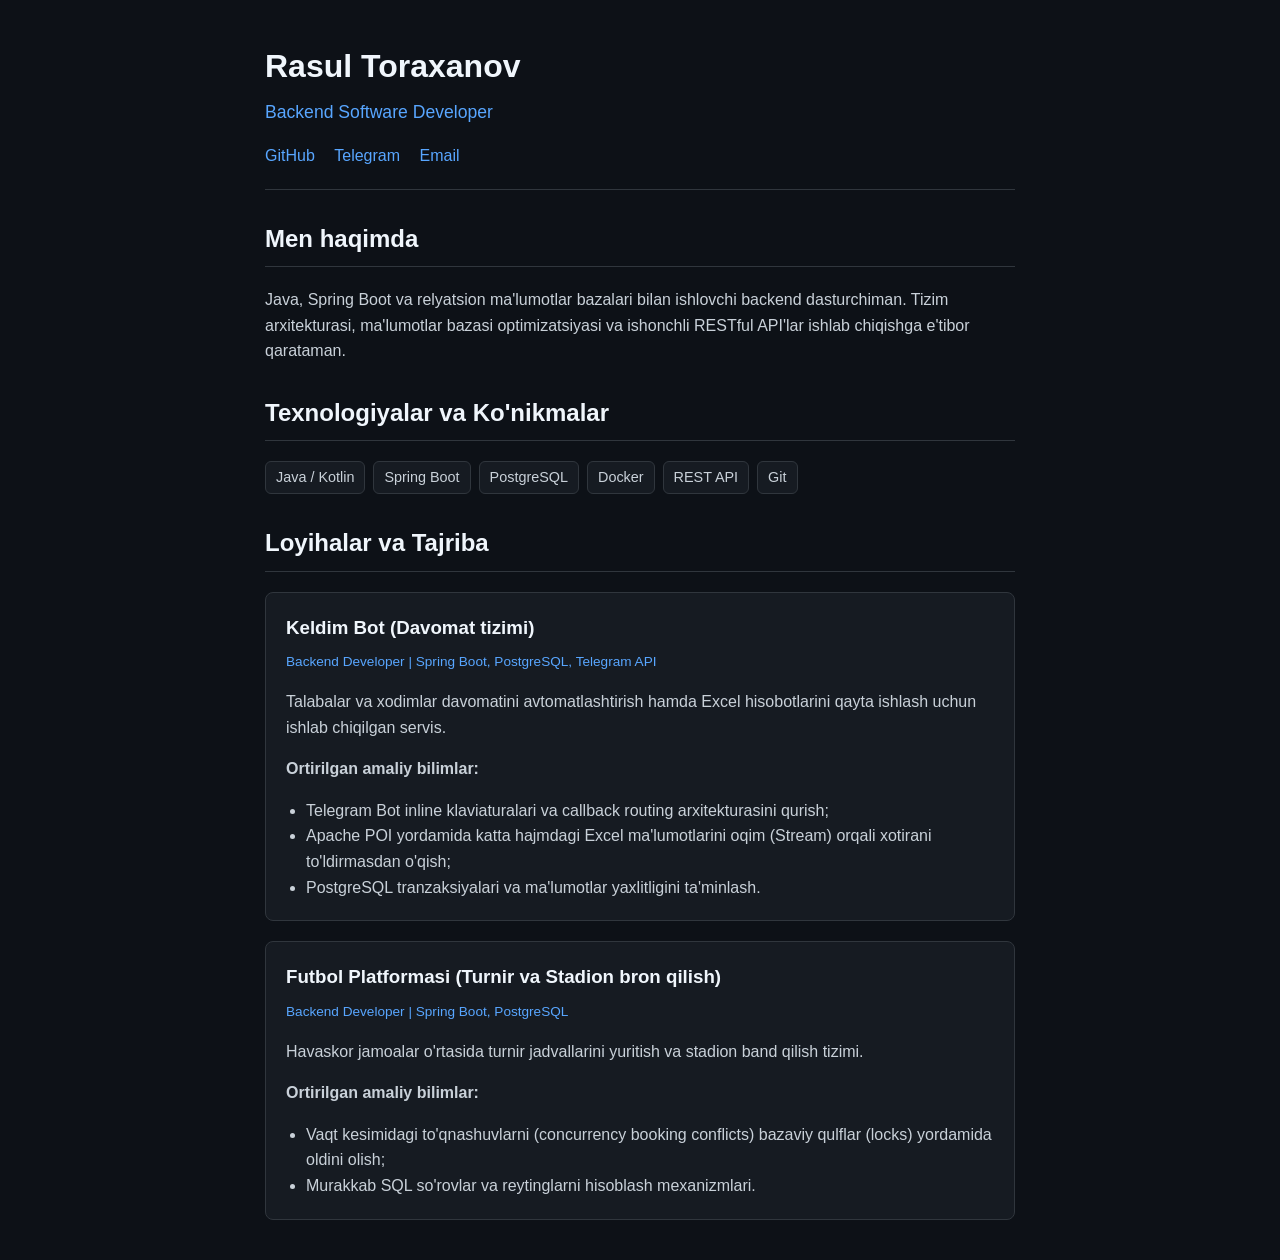
==== index.html @ 2b99b193 "Add files via upload" ====
<!DOCTYPE html>
<html lang="uz">
<head>
  <meta charset="UTF-8">
  <meta name="viewport" content="width=device-width, initial-scale=1.0">
  <title>Rasul Toraxanov | Backend Developer</title>
  <link rel="stylesheet" href="style.css">
</head>
<body>
  <div class="container">
    <header>
      <h1>Rasul Toraxanov</h1>
      <p class="subtitle">Backend Software Developer</p>
      <div class="links">
        <a href="https://github.com/<username>" target="_blank">GitHub</a>
        <a href="https://t.me/<username>" target="_blank">Telegram</a>
        <a href="mailto:your-email@example.com">Email</a>
      </div>
    </header>

    <section id="about">
      <h2>Men haqimda</h2>
      <p>Java, Spring Boot va relyatsion ma'lumotlar bazalari bilan ishlovchi backend dasturchiman. Tizim arxitekturasi, ma'lumotlar bazasi optimizatsiyasi va ishonchli RESTful API'lar ishlab chiqishga e'tibor qarataman.</p>
    </section>

    <section id="skills">
      <h2>Texnologiyalar va Ko'nikmalar</h2>
      <ul class="tags">
        <li>Java / Kotlin</li>
        <li>Spring Boot</li>
        <li>PostgreSQL</li>
        <li>Docker</li>
        <li>REST API</li>
        <li>Git</li>
      </ul>
    </section>

    <section id="projects">
      <h2>Loyihalar va Tajriba</h2>
      
      <div class="card">
        <h3>Keldim Bot (Davomat tizimi)</h3>
        <p class="role">Backend Developer | Spring Boot, PostgreSQL, Telegram API</p>
        <p>Talabalar va xodimlar davomatini avtomatlashtirish hamda Excel hisobotlarini qayta ishlash uchun ishlab chiqilgan servis.</p>
        <div class="learnings">
          <strong>Ortirilgan amaliy bilimlar:</strong>
          <ul>
            <li>Telegram Bot inline klaviaturalari va callback routing arxitekturasini qurish;</li>
            <li>Apache POI yordamida katta hajmdagi Excel ma'lumotlarini oqim (Stream) orqali xotirani to'ldirmasdan o'qish;</li>
            <li>PostgreSQL tranzaksiyalari va ma'lumotlar yaxlitligini ta'minlash.</li>
          </ul>
        </div>
      </div>

      <div class="card">
        <h3>Futbol Platformasi (Turnir va Stadion bron qilish)</h3>
        <p class="role">Backend Developer | Spring Boot, PostgreSQL</p>
        <p>Havaskor jamoalar o'rtasida turnir jadvallarini yuritish va stadion band qilish tizimi.</p>
        <div class="learnings">
          <strong>Ortirilgan amaliy bilimlar:</strong>
          <ul>
            <li>Vaqt kesimidagi to'qnashuvlarni (concurrency booking conflicts) bazaviy qulflar (locks) yordamida oldini olish;</li>
            <li>Murakkab SQL so'rovlar va reytinglarni hisoblash mexanizmlari.</li>
          </ul>
        </div>
      </div>
    </section>
  </div>
</body>
</html>
---- style.css ----
:root {
  --bg: #0d1117;
  --card-bg: #161b22;
  --text: #c9d1d9;
  --heading: #f0f6fc;
  --accent: #58a6ff;
  --border: #30363d;
}

body {
  font-family: -apple-system, BlinkMacSystemFont, "Segoe UI", Roboto, sans-serif;
  background-color: var(--bg);
  color: var(--text);
  line-height: 1.6;
  margin: 0;
  padding: 20px;
}

.container {
  max-width: 750px;
  margin: 0 auto;
}

header {
  border-bottom: 1px solid var(--border);
  padding-bottom: 20px;
  margin-bottom: 30px;
}

h1 {
  color: var(--heading);
  margin-bottom: 5px;
}

.subtitle {
  color: var(--accent);
  font-size: 1.1rem;
  margin-top: 0;
}

.links a {
  color: var(--accent);
  text-decoration: none;
  margin-right: 15px;
  font-weight: 500;
}

.links a:hover {
  text-decoration: underline;
}

h2 {
  color: var(--heading);
  border-bottom: 1px solid var(--border);
  padding-bottom: 8px;
  margin-top: 30px;
}

.tags {
  list-style: none;
  padding: 0;
  display: flex;
  flex-wrap: wrap;
  gap: 8px;
}

.tags li {
  background: var(--card-bg);
  border: 1px solid var(--border);
  padding: 4px 10px;
  border-radius: 6px;
  font-size: 0.9rem;
}

.card {
  background: var(--card-bg);
  border: 1px solid var(--border);
  border-radius: 8px;
  padding: 20px;
  margin-bottom: 20px;
}

.card h3 {
  margin-top: 0;
  color: var(--heading);
}

.role {
  color: var(--accent);
  font-size: 0.85rem;
  margin-top: -10px;
  margin-bottom: 15px;
}

.learnings ul {
  padding-left: 20px;
  margin-bottom: 0;
}
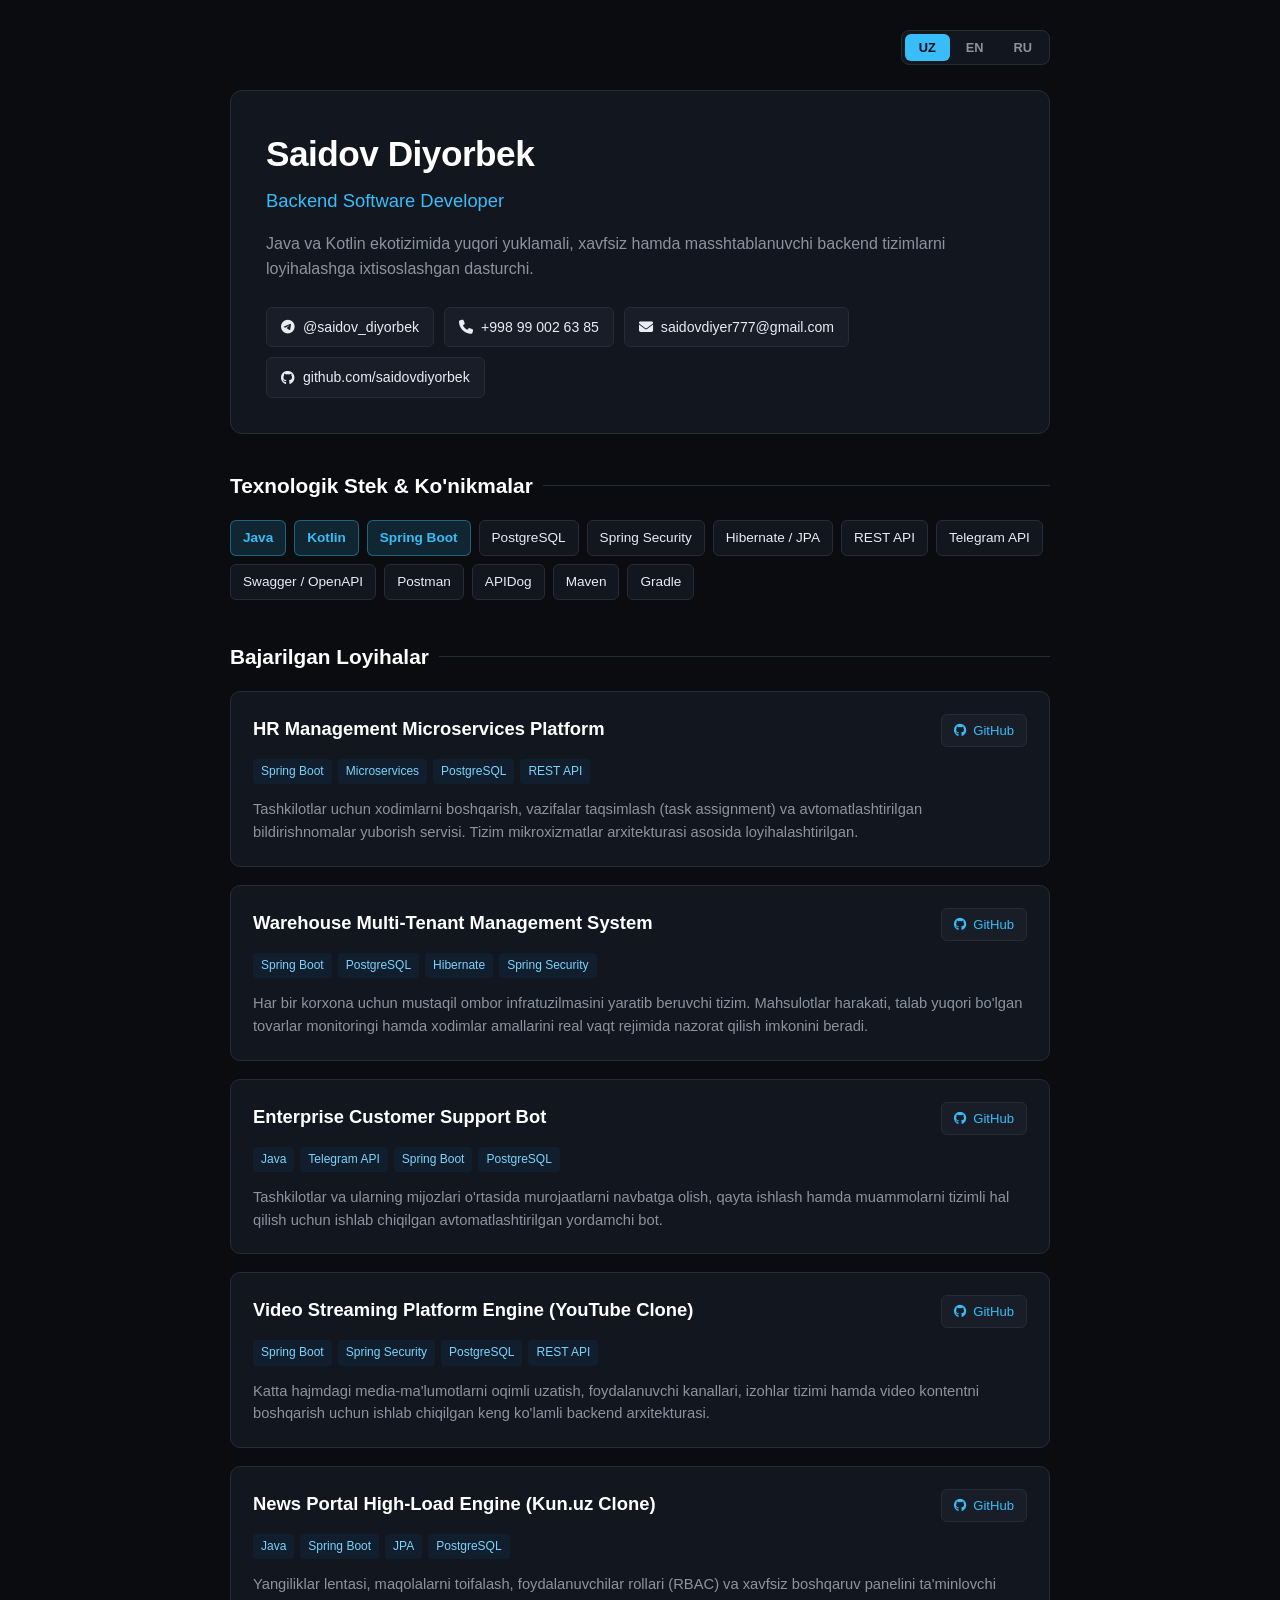
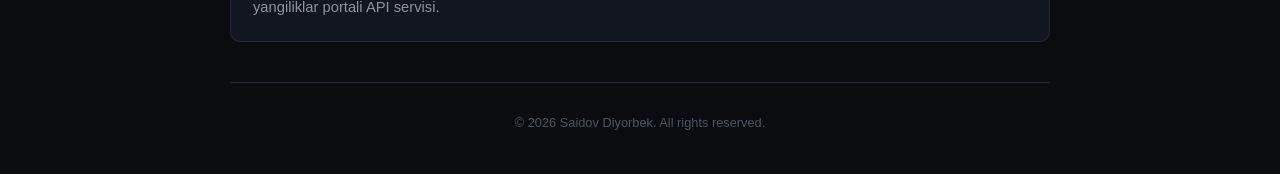
==== commit 55b8e44f: "Add files via upload" ====
--- a/index.html
+++ b/index.html
@@ -3,68 +3,230 @@
 <head>
   <meta charset="UTF-8">
   <meta name="viewport" content="width=device-width, initial-scale=1.0">
-  <title>Rasul Toraxanov | Backend Developer</title>
+  <title>Saidov Diyorbek | Backend Developer</title>
   <link rel="stylesheet" href="style.css">
+  <link rel="stylesheet" href="https://cdnjs.cloudflare.com/ajax/libs/font-awesome/6.5.1/css/all.min.css">
 </head>
 <body>
   <div class="container">
-    <header>
-      <h1>Rasul Toraxanov</h1>
-      <p class="subtitle">Backend Software Developer</p>
-      <div class="links">
-        <a href="https://github.com/<username>" target="_blank">GitHub</a>
-        <a href="https://t.me/<username>" target="_blank">Telegram</a>
-        <a href="mailto:your-email@example.com">Email</a>
+    <!-- Til almashtirish paneli -->
+    <nav class="top-nav">
+      <div class="lang-switch">
+        <button class="lang-btn active" onclick="setLanguage('uz')">UZ</button>
+        <button class="lang-btn" onclick="setLanguage('en')">EN</button>
+        <button class="lang-btn" onclick="setLanguage('ru')">RU</button>
+      </div>
+    </nav>
+
+    <!-- Header / Asosiy qism -->
+    <header class="hero">
+      <h1 class="name">Saidov Diyorbek</h1>
+      <p class="role" data-i18n="hero_role">Backend Software Developer</p>
+      <p class="summary" data-i18n="hero_summary">
+        Java va Kotlin ekotizimida yuqori yuklamali, xavfsiz hamda masshtablanuvchi backend tizimlarni loyihalashga ixtisoslashgan dasturchi.
+      </p>
+
+      <div class="contact-grid">
+        <a href="https://t.me/saidov_diyorbek" target="_blank" class="contact-pill">
+          <i class="fa-brands fa-telegram"></i> @saidov_diyorbek
+        </a>
+        <a href="tel:+998990026385" class="contact-pill">
+          <i class="fa-solid fa-phone"></i> +998 99 002 63 85
+        </a>
+        <a href="mailto:saidovdiyer777@gmail.com" class="contact-pill">
+          <i class="fa-solid fa-envelope"></i> saidovdiyer777@gmail.com
+        </a>
+        <a href="https://github.com/saidovdiyorbek" target="_blank" class="contact-pill">
+          <i class="fa-brands fa-github"></i> github.com/saidovdiyorbek
+        </a>
       </div>
     </header>
 
-    <section id="about">
-      <h2>Men haqimda</h2>
-      <p>Java, Spring Boot va relyatsion ma'lumotlar bazalari bilan ishlovchi backend dasturchiman. Tizim arxitekturasi, ma'lumotlar bazasi optimizatsiyasi va ishonchli RESTful API'lar ishlab chiqishga e'tibor qarataman.</p>
+    <!-- Ko'nikmalar / Skills -->
+    <section class="section">
+      <h2 class="section-title" data-i18n="skills_title">Texnologik Stek & Ko'nikmalar</h2>
+      <div class="skills-wrapper">
+        <span class="skill-tag highlight">Java</span>
+        <span class="skill-tag highlight">Kotlin</span>
+        <span class="skill-tag highlight">Spring Boot</span>
+        <span class="skill-tag">PostgreSQL</span>
+        <span class="skill-tag">Spring Security</span>
+        <span class="skill-tag">Hibernate / JPA</span>
+        <span class="skill-tag">REST API</span>
+        <span class="skill-tag">Telegram API</span>
+        <span class="skill-tag">Swagger / OpenAPI</span>
+        <span class="skill-tag">Postman</span>
+        <span class="skill-tag">APIDog</span>
+        <span class="skill-tag">Maven</span>
+        <span class="skill-tag">Gradle</span>
+      </div>
     </section>
 
-    <section id="skills">
-      <h2>Texnologiyalar va Ko'nikmalar</h2>
-      <ul class="tags">
-        <li>Java / Kotlin</li>
-        <li>Spring Boot</li>
-        <li>PostgreSQL</li>
-        <li>Docker</li>
-        <li>REST API</li>
-        <li>Git</li>
-      </ul>
+    <!-- Loyihalar / Projects -->
+    <section class="section">
+      <h2 class="section-title" data-i18n="projects_title">Bajarilgan Loyihalar</h2>
+      
+      <div class="projects-list">
+        <!-- Project 1: HR Management -->
+        <article class="project-card">
+          <div class="project-header">
+            <h3>HR Management Microservices Platform</h3>
+            <a href="https://github.com/saidovdiyorbek/HR-management" target="_blank" class="code-btn">
+              <i class="fa-brands fa-github"></i> GitHub
+            </a>
+          </div>
+          <div class="tags">
+            <span class="badge">Spring Boot</span>
+            <span class="badge">Microservices</span>
+            <span class="badge">PostgreSQL</span>
+            <span class="badge">REST API</span>
+          </div>
+          <p class="description" data-i18n="hr_desc">
+            Tashkilotlar uchun xodimlarni boshqarish, vazifalar taqsimlash (task assignment) va avtomatlashtirilgan bildirishnomalar yuborish servisi. Tizim mikroxizmatlar arxitekturasi asosida loyihalashtirilgan.
+          </p>
+        </article>
+
+        <!-- Project 2: Warehouse -->
+        <article class="project-card">
+          <div class="project-header">
+            <h3>Warehouse Multi-Tenant Management System</h3>
+            <a href="https://github.com/saidovdiyorbek/warehouse_zero" target="_blank" class="code-btn">
+              <i class="fa-brands fa-github"></i> GitHub
+            </a>
+          </div>
+          <div class="tags">
+            <span class="badge">Spring Boot</span>
+            <span class="badge">PostgreSQL</span>
+            <span class="badge">Hibernate</span>
+            <span class="badge">Spring Security</span>
+          </div>
+          <p class="description" data-i18n="wh_desc">
+            Har bir korxona uchun mustaqil ombor infratuzilmasini yaratib beruvchi tizim. Mahsulotlar harakati, talab yuqori bo'lgan tovarlar monitoringi hamda xodimlar amallarini real vaqt rejimida nazorat qilish imkonini beradi.
+          </p>
+        </article>
+
+        <!-- Project 3: Support Bot -->
+        <article class="project-card">
+          <div class="project-header">
+            <h3>Enterprise Customer Support Bot</h3>
+            <a href="https://github.com/saidovdiyorbek/support_bot_zero-one" target="_blank" class="code-btn">
+              <i class="fa-brands fa-github"></i> GitHub
+            </a>
+          </div>
+          <div class="tags">
+            <span class="badge">Java</span>
+            <span class="badge">Telegram API</span>
+            <span class="badge">Spring Boot</span>
+            <span class="badge">PostgreSQL</span>
+          </div>
+          <p class="description" data-i18n="bot_desc">
+            Tashkilotlar va ularning mijozlari o'rtasida murojaatlarni navbatga olish, qayta ishlash hamda muammolarni tizimli hal qilish uchun ishlab chiqilgan avtomatlashtirilgan yordamchi bot.
+          </p>
+        </article>
+
+        <!-- Project 4: YouTube Clone -->
+        <article class="project-card">
+          <div class="project-header">
+            <h3>Video Streaming Platform Engine (YouTube Clone)</h3>
+            <a href="https://github.com/dostonsulaymon/youtube-backend" target="_blank" class="code-btn">
+              <i class="fa-brands fa-github"></i> GitHub
+            </a>
+          </div>
+          <div class="tags">
+            <span class="badge">Spring Boot</span>
+            <span class="badge">Spring Security</span>
+            <span class="badge">PostgreSQL</span>
+            <span class="badge">REST API</span>
+          </div>
+          <p class="description" data-i18n="yt_desc">
+            Katta hajmdagi media-ma'lumotlarni oqimli uzatish, foydalanuvchi kanallari, izohlar tizimi hamda video kontentni boshqarish uchun ishlab chiqilgan keng ko'lamli backend arxitekturasi.
+          </p>
+        </article>
+
+        <!-- Project 5: KunUz Clone -->
+        <article class="project-card">
+          <div class="project-header">
+            <h3>News Portal High-Load Engine (Kun.uz Clone)</h3>
+            <a href="https://github.com/saidovdiyorbek/kunUz" target="_blank" class="code-btn">
+              <i class="fa-brands fa-github"></i> GitHub
+            </a>
+          </div>
+          <div class="tags">
+            <span class="badge">Java</span>
+            <span class="badge">Spring Boot</span>
+            <span class="badge">JPA</span>
+            <span class="badge">PostgreSQL</span>
+          </div>
+          <p class="description" data-i18n="kun_desc">
+            Yangiliklar lentasi, maqolalarni toifalash, foydalanuvchilar rollari (RBAC) va xavfsiz boshqaruv panelini ta'minlovchi yangiliklar portali API servisi.
+          </p>
+        </article>
+      </div>
     </section>
 
-    <section id="projects">
-      <h2>Loyihalar va Tajriba</h2>
-      
-      <div class="card">
-        <h3>Keldim Bot (Davomat tizimi)</h3>
-        <p class="role">Backend Developer | Spring Boot, PostgreSQL, Telegram API</p>
-        <p>Talabalar va xodimlar davomatini avtomatlashtirish hamda Excel hisobotlarini qayta ishlash uchun ishlab chiqilgan servis.</p>
-        <div class="learnings">
-          <strong>Ortirilgan amaliy bilimlar:</strong>
-          <ul>
-            <li>Telegram Bot inline klaviaturalari va callback routing arxitekturasini qurish;</li>
-            <li>Apache POI yordamida katta hajmdagi Excel ma'lumotlarini oqim (Stream) orqali xotirani to'ldirmasdan o'qish;</li>
-            <li>PostgreSQL tranzaksiyalari va ma'lumotlar yaxlitligini ta'minlash.</li>
-          </ul>
-        </div>
-      </div>
-
-      <div class="card">
-        <h3>Futbol Platformasi (Turnir va Stadion bron qilish)</h3>
-        <p class="role">Backend Developer | Spring Boot, PostgreSQL</p>
-        <p>Havaskor jamoalar o'rtasida turnir jadvallarini yuritish va stadion band qilish tizimi.</p>
-        <div class="learnings">
-          <strong>Ortirilgan amaliy bilimlar:</strong>
-          <ul>
-            <li>Vaqt kesimidagi to'qnashuvlarni (concurrency booking conflicts) bazaviy qulflar (locks) yordamida oldini olish;</li>
-            <li>Murakkab SQL so'rovlar va reytinglarni hisoblash mexanizmlari.</li>
-          </ul>
-        </div>
-      </div>
-    </section>
+    <!-- Footer -->
+    <footer class="footer">
+      <p>&copy; 2026 Saidov Diyorbek. All rights reserved.</p>
+    </footer>
   </div>
+
+  <script>
+    const translations = {
+      uz: {
+        hero_role: "Backend Software Developer",
+        hero_summary: "Java va Kotlin ekotizimida yuqori yuklamali, xavfsiz hamda masshtablanuvchi backend tizimlarni loyihalashga ixtisoslashgan dasturchi.",
+        skills_title: "Texnologik Stek & Ko'nikmalar",
+        projects_title: "Bajarilgan Loyihalar",
+        hr_desc: "Tashkilotlar uchun xodimlarni boshqarish, vazifalar taqsimlash (task assignment) va avtomatlashtirilgan bildirishnomalar yuborish servisi. Tizim mikroxizmatlar arxitekturasi asosida loyihalashtirilgan.",
+        wh_desc: "Har bir korxona uchun mustaqil ombor infratuzilmasini yaratib beruvchi tizim. Mahsulotlar harakati, talab yuqori bo'lgan tovarlar monitoringi hamda xodimlar amallarini real vaqt rejimida nazorat qilish imkonini beradi.",
+        bot_desc: "Tashkilotlar va ularning mijozlari o'rtasida murojaatlarni navbatga olish, qayta ishlash hamda muammolarni tizimli hal qilish uchun ishlab chiqilgan avtomatlashtirilgan yordamchi bot.",
+        yt_desc: "Katta hajmdagi media-ma'lumotlarni oqimli uzatish, foydalanuvchi kanallari, izohlar tizimi hamda video kontentni boshqarish uchun ishlab chiqilgan keng ko'lamli backend arxitekturasi.",
+        kun_desc: "Yangiliklar lentasi, maqolalarni toifalash, foydalanuvchilar rollari (RBAC) va xavfsiz boshqaruv panelini ta'minlovchi yangiliklar portali API servisi."
+      },
+      en: {
+        hero_role: "Backend Software Developer",
+        hero_summary: "Specialized in designing robust, secure, and scalable backend architectures within the Java and Kotlin ecosystem.",
+        skills_title: "Tech Stack & Skills",
+        projects_title: "Featured Projects",
+        hr_desc: "Enterprise microservice platform designed for staff management, automated task assignment, and real-time notification dispatching.",
+        wh_desc: "Multi-tenant inventory management system delivering end-to-end item tracking, real-time analytics on high-demand stock, and employee operations audit.",
+        bot_desc: "Automated enterprise support bot built to streamline client interactions, queue management, and support ticket processing via Telegram.",
+        yt_desc: "Scalable backend architecture for media streaming, channel administration, comment hierarchies, and secure video content management.",
+        kun_desc: "High-throughput news publishing backend featuring multi-category feeds, RBAC authentication, and content administration APIs."
+      },
+      ru: {
+        hero_role: "Backend-разработчик",
+        hero_summary: "Специализируюсь на проектировании надежных, безопасных и масштабируемых бэкенд-систем в экосистеме Java и Kotlin.",
+        skills_title: "Технологический стек",
+        projects_title: "Реализованные проекты",
+        hr_desc: "Микросервисная платформа для управления персоналом, распределения задач и автоматической отправки уведомлений сотрудникам организаций.",
+        wh_desc: "Мультитенантная система складского учета с онлайн-контролем оборота продукции, мониторингом ликвидных товаров и аудитом действий персонала.",
+        bot_desc: "Корпоративный Telegram-бот для автоматизации поддержки клиентов, маршрутизации запросов и системного решения обращений.",
+        yt_desc: "Масштабируемый бэкенд видеохостинга с поддержкой потоковой передачи данных, системой каналов, иерархических комментариев и модерации.",
+        kun_desc: "API-сервис для новостного портала с поддержкой рубрикатора, ролевой модели доступа (RBAC) и панели администрирования публикаций."
+      }
+    };
+
+    function setLanguage(lang) {
+      document.querySelectorAll('.lang-btn').forEach(btn => {
+        btn.classList.toggle('active', btn.textContent.toLowerCase() === lang);
+      });
+
+      document.querySelectorAll('[data-i18n]').forEach(el => {
+        const key = el.getAttribute('data-i18n');
+        if (translations[lang] && translations[lang][key]) {
+          el.textContent = translations[lang][key];
+        }
+      });
+
+      localStorage.setItem('preferred_lang', lang);
+    }
+
+    // Saqlangan tilni tiklash
+    document.addEventListener('DOMContentLoaded', () => {
+      const savedLang = localStorage.getItem('preferred_lang') || 'uz';
+      setLanguage(savedLang);
+    });
+  </script>
 </body>
 </html>
--- a/style.css
+++ b/style.css
@@ -1,98 +1,263 @@
 :root {
-  --bg: #0d1117;
-  --card-bg: #161b22;
-  --text: #c9d1d9;
-  --heading: #f0f6fc;
-  --accent: #58a6ff;
-  --border: #30363d;
+  --bg-primary: #0a0c10;
+  --bg-secondary: #12161f;
+  --bg-card: #181d27;
+  --text-main: #e6edf3;
+  --text-muted: #8b949e;
+  --accent: #38bdf8;
+  --accent-glow: rgba(56, 189, 248, 0.15);
+  --border: #262c36;
+  --border-light: #30363d;
+}
+
+* {
+  box-sizing: border-box;
+  margin: 0;
+  padding: 0;
 }
 
 body {
-  font-family: -apple-system, BlinkMacSystemFont, "Segoe UI", Roboto, sans-serif;
-  background-color: var(--bg);
-  color: var(--text);
+  font-family: -apple-system, BlinkMacSystemFont, "Segoe UI", Roboto, Helvetica, Arial, sans-serif;
+  background-color: var(--bg-primary);
+  color: var(--text-main);
   line-height: 1.6;
-  margin: 0;
-  padding: 20px;
+  padding: 30px 15px;
 }
 
 .container {
-  max-width: 750px;
+  max-width: 820px;
   margin: 0 auto;
 }
 
-header {
-  border-bottom: 1px solid var(--border);
-  padding-bottom: 20px;
-  margin-bottom: 30px;
-}
-
-h1 {
-  color: var(--heading);
-  margin-bottom: 5px;
-}
-
-.subtitle {
+/* Til paneli */
+.top-nav {
+  display: flex;
+  justify-content: flex-end;
+  margin-bottom: 25px;
+}
+
+.lang-switch {
+  display: flex;
+  background: var(--bg-secondary);
+  border: 1px solid var(--border);
+  border-radius: 8px;
+  padding: 3px;
+  gap: 2px;
+}
+
+.lang-btn {
+  background: transparent;
+  border: none;
+  color: var(--text-muted);
+  font-size: 0.8rem;
+  font-weight: 600;
+  padding: 6px 14px;
+  border-radius: 6px;
+  cursor: pointer;
+  transition: all 0.2s ease;
+}
+
+.lang-btn:hover {
+  color: var(--text-main);
+}
+
+.lang-btn.active {
+  background: var(--accent);
+  color: #040d1a;
+}
+
+/* Hero Section */
+.hero {
+  background: var(--bg-secondary);
+  border: 1px solid var(--border);
+  border-radius: 12px;
+  padding: 35px;
+  margin-bottom: 35px;
+}
+
+.name {
+  font-size: 2.2rem;
+  font-weight: 700;
+  color: #fff;
+  letter-spacing: -0.5px;
+}
+
+.role {
+  font-size: 1.15rem;
   color: var(--accent);
-  font-size: 1.1rem;
-  margin-top: 0;
-}
-
-.links a {
+  font-weight: 500;
+  margin-top: 4px;
+  margin-bottom: 15px;
+}
+
+.summary {
+  color: var(--text-muted);
+  font-size: 1rem;
+  margin-bottom: 25px;
+  max-width: 680px;
+}
+
+.contact-grid {
+  display: flex;
+  flex-wrap: wrap;
+  gap: 10px;
+}
+
+.contact-pill {
+  display: inline-flex;
+  align-items: center;
+  gap: 8px;
+  background: var(--bg-card);
+  color: var(--text-main);
+  text-decoration: none;
+  font-size: 0.88rem;
+  padding: 8px 14px;
+  border-radius: 6px;
+  border: 1px solid var(--border);
+  transition: border-color 0.2s, background-color 0.2s;
+}
+
+.contact-pill:hover {
+  border-color: var(--accent);
+  background: var(--accent-glow);
+}
+
+/* Bo'limlar */
+.section {
+  margin-bottom: 40px;
+}
+
+.section-title {
+  font-size: 1.3rem;
+  font-weight: 600;
+  color: #fff;
+  margin-bottom: 18px;
+  display: flex;
+  align-items: center;
+  gap: 10px;
+}
+
+.section-title::after {
+  content: "";
+  flex: 1;
+  height: 1px;
+  background: var(--border);
+}
+
+/* Skills */
+.skills-wrapper {
+  display: flex;
+  flex-wrap: wrap;
+  gap: 8px;
+}
+
+.skill-tag {
+  background: var(--bg-secondary);
+  border: 1px solid var(--border);
+  color: var(--text-main);
+  font-size: 0.85rem;
+  padding: 6px 12px;
+  border-radius: 6px;
+}
+
+.skill-tag.highlight {
+  border-color: rgba(56, 189, 248, 0.4);
+  background: var(--accent-glow);
+  color: var(--accent);
+  font-weight: 600;
+}
+
+/* Loyihalar */
+.projects-list {
+  display: flex;
+  flex-direction: column;
+  gap: 18px;
+}
+
+.project-card {
+  background: var(--bg-secondary);
+  border: 1px solid var(--border);
+  border-radius: 10px;
+  padding: 22px;
+  transition: transform 0.15s ease, border-color 0.2s ease;
+}
+
+.project-card:hover {
+  border-color: var(--border-light);
+  transform: translateY(-2px);
+}
+
+.project-header {
+  display: flex;
+  justify-content: space-between;
+  align-items: flex-start;
+  gap: 15px;
+  margin-bottom: 12px;
+}
+
+.project-header h3 {
+  font-size: 1.15rem;
+  color: #fff;
+  font-weight: 600;
+}
+
+.code-btn {
+  display: inline-flex;
+  align-items: center;
+  gap: 6px;
+  background: var(--bg-card);
+  border: 1px solid var(--border);
   color: var(--accent);
   text-decoration: none;
-  margin-right: 15px;
+  font-size: 0.82rem;
+  padding: 5px 12px;
+  border-radius: 6px;
+  white-space: nowrap;
+  transition: all 0.2s;
+}
+
+.code-btn:hover {
+  background: var(--accent);
+  color: #040d1a;
+}
+
+.tags {
+  display: flex;
+  flex-wrap: wrap;
+  gap: 6px;
+  margin-bottom: 14px;
+}
+
+.badge {
+  background: #111e2e;
+  color: #7dd3fc;
+  font-size: 0.75rem;
   font-weight: 500;
-}
-
-.links a:hover {
-  text-decoration: underline;
-}
-
-h2 {
-  color: var(--heading);
-  border-bottom: 1px solid var(--border);
-  padding-bottom: 8px;
-  margin-top: 30px;
-}
-
-.tags {
-  list-style: none;
-  padding: 0;
-  display: flex;
-  flex-wrap: wrap;
-  gap: 8px;
-}
-
-.tags li {
-  background: var(--card-bg);
-  border: 1px solid var(--border);
-  padding: 4px 10px;
-  border-radius: 6px;
-  font-size: 0.9rem;
-}
-
-.card {
-  background: var(--card-bg);
-  border: 1px solid var(--border);
-  border-radius: 8px;
-  padding: 20px;
-  margin-bottom: 20px;
-}
-
-.card h3 {
-  margin-top: 0;
-  color: var(--heading);
-}
-
-.role {
-  color: var(--accent);
-  font-size: 0.85rem;
-  margin-top: -10px;
-  margin-bottom: 15px;
-}
-
-.learnings ul {
-  padding-left: 20px;
-  margin-bottom: 0;
+  padding: 3px 8px;
+  border-radius: 4px;
+}
+
+.description {
+  font-size: 0.92rem;
+  color: var(--text-muted);
+  line-height: 1.55;
+}
+
+/* Footer */
+.footer {
+  text-align: center;
+  padding: 30px 0 10px;
+  color: #4b5563;
+  font-size: 0.8rem;
+  border-top: 1px solid var(--border);
+}
+
+@media (max-width: 600px) {
+  .hero {
+    padding: 22px;
+  }
+  .project-header {
+    flex-direction: column;
+    align-items: flex-start;
+  }
 }
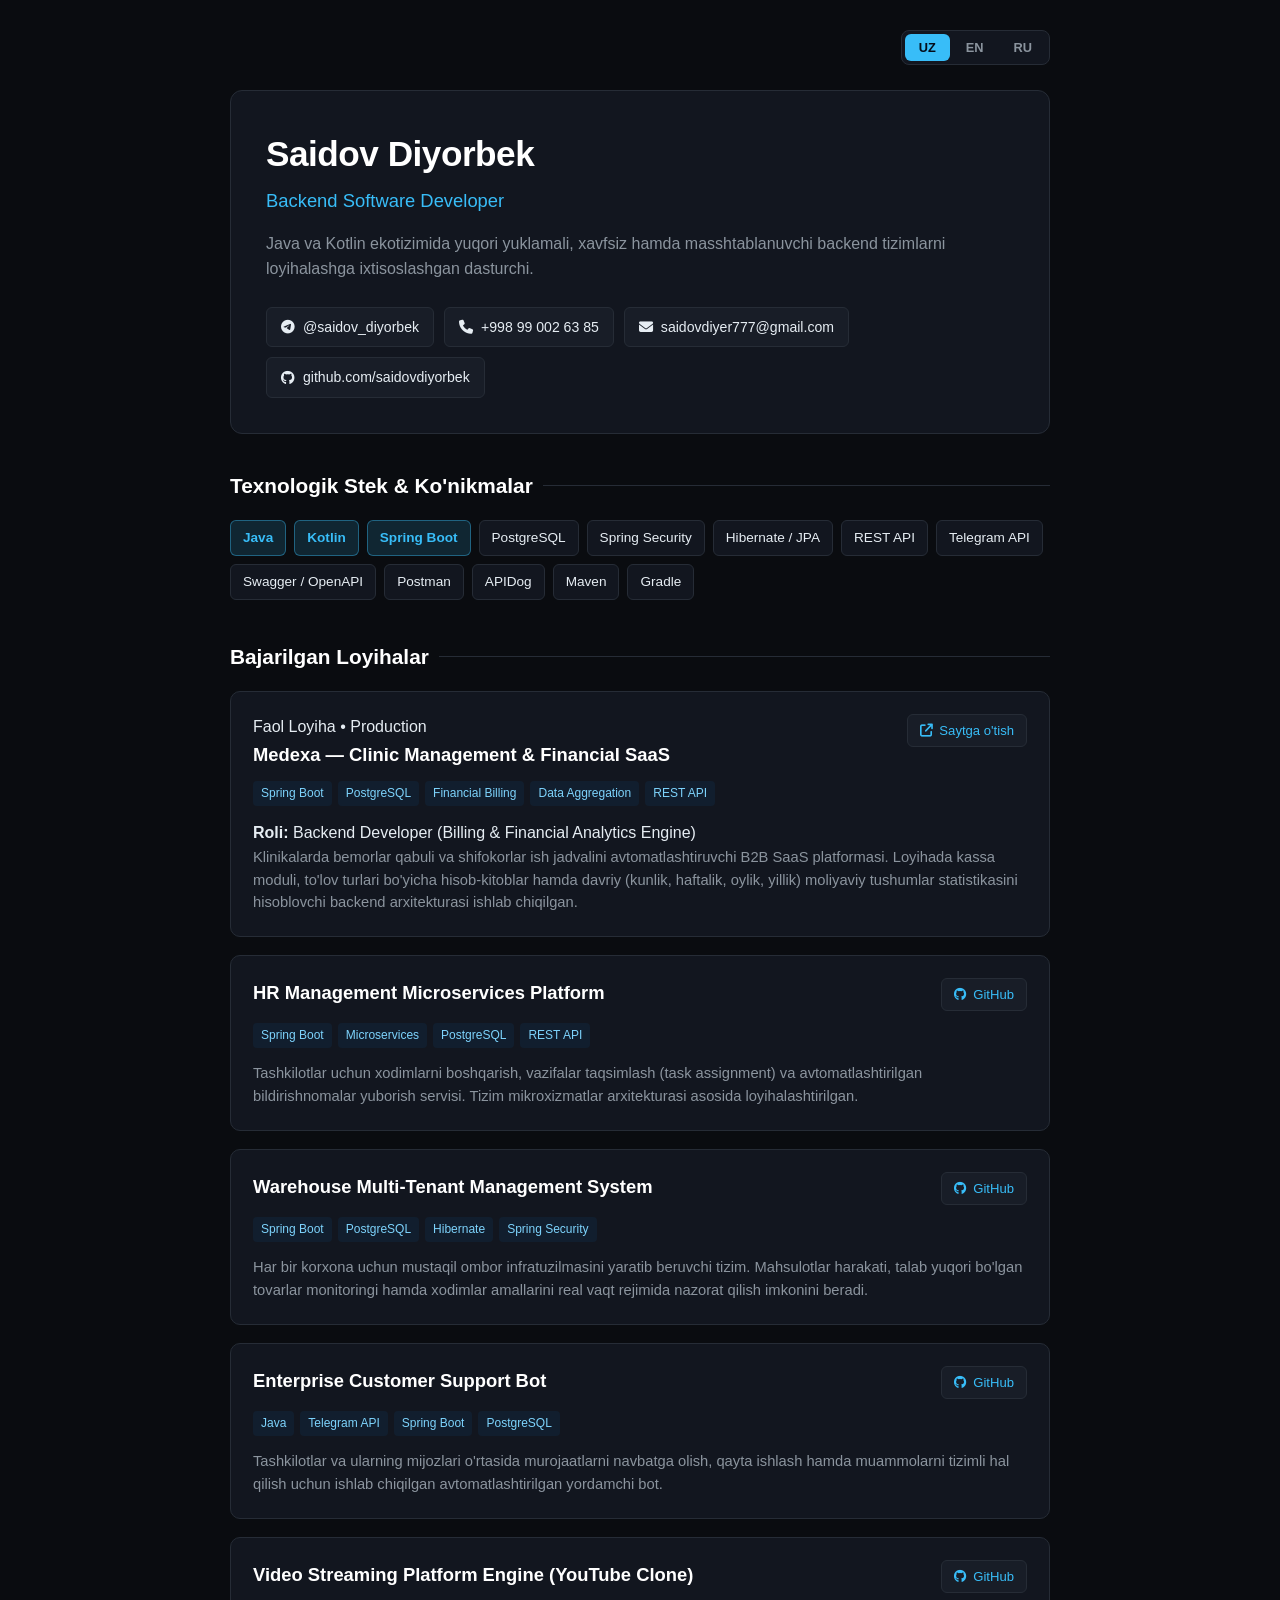
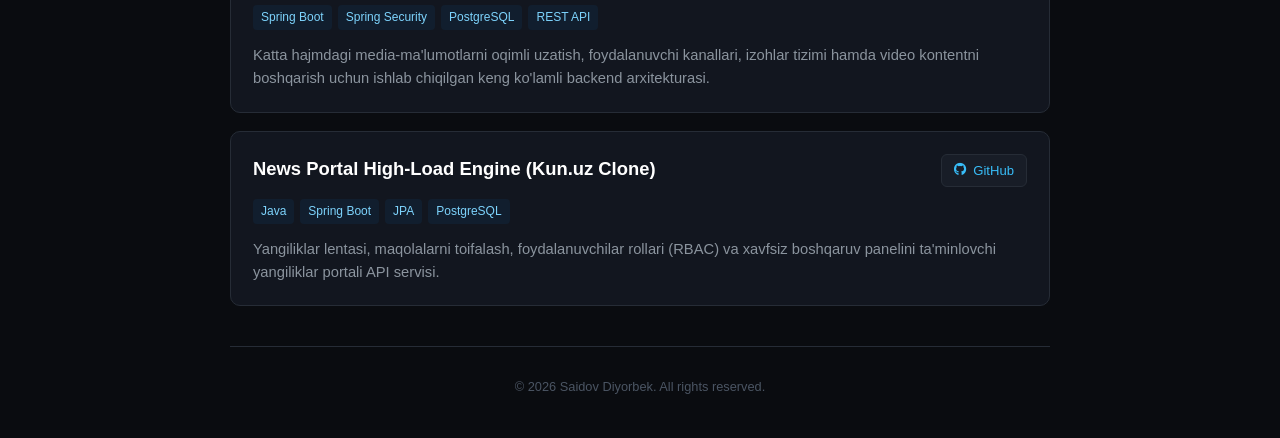
==== commit bc65c1d7: "Update project descriptions and titles in index.html" ====
--- a/index.html
+++ b/index.html
@@ -67,7 +67,31 @@
       <h2 class="section-title" data-i18n="projects_title">Bajarilgan Loyihalar</h2>
       
       <div class="projects-list">
-        <!-- Project 1: HR Management -->
+        <!-- Project 1: Medexa (YANGI VA ASOSIY PRODUCTION LOYIHA) -->
+        <article class="project-card featured">
+          <div class="project-header">
+            <div>
+              <span class="featured-badge" data-i18n="featured_status">Faol Loyiha • Production</span>
+              <h3>Medexa — Clinic Management & Financial SaaS</h3>
+            </div>
+            <a href="https://medexa.devpro.uz/" target="_blank" class="code-btn primary">
+              <i class="fa-solid fa-arrow-up-right-from-square"></i> <span data-i18n="visit_site">Saytga o'tish</span>
+            </a>
+          </div>
+          <div class="tags">
+            <span class="badge">Spring Boot</span>
+            <span class="badge">PostgreSQL</span>
+            <span class="badge">Financial Billing</span>
+            <span class="badge">Data Aggregation</span>
+            <span class="badge">REST API</span>
+          </div>
+          <p class="role-desc"><strong>Roli:</strong> Backend Developer (Billing & Financial Analytics Engine)</p>
+          <p class="description" data-i18n="medexa_desc">
+            Klinikalarda bemorlar qabuli va shifokorlar ish jadvalini avtomatlashtiruvchi B2B SaaS platformasi. Loyihada kassa moduli, to'lov turlari bo'yicha hisob-kitoblar hamda davriy (kunlik, haftalik, oylik, yillik) moliyaviy tushumlar statistikasini hisoblovchi backend arxitekturasi ishlab chiqilgan.
+          </p>
+        </article>
+
+        <!-- Project 2: HR Management -->
         <article class="project-card">
           <div class="project-header">
             <h3>HR Management Microservices Platform</h3>
@@ -86,7 +110,7 @@
           </p>
         </article>
 
-        <!-- Project 2: Warehouse -->
+        <!-- Project 3: Warehouse -->
         <article class="project-card">
           <div class="project-header">
             <h3>Warehouse Multi-Tenant Management System</h3>
@@ -105,7 +129,7 @@
           </p>
         </article>
 
-        <!-- Project 3: Support Bot -->
+        <!-- Project 4: Support Bot -->
         <article class="project-card">
           <div class="project-header">
             <h3>Enterprise Customer Support Bot</h3>
@@ -124,7 +148,7 @@
           </p>
         </article>
 
-        <!-- Project 4: YouTube Clone -->
+        <!-- Project 5: YouTube Clone -->
         <article class="project-card">
           <div class="project-header">
             <h3>Video Streaming Platform Engine (YouTube Clone)</h3>
@@ -143,7 +167,7 @@
           </p>
         </article>
 
-        <!-- Project 5: KunUz Clone -->
+        <!-- Project 6: KunUz Clone -->
         <article class="project-card">
           <div class="project-header">
             <h3>News Portal High-Load Engine (Kun.uz Clone)</h3>
@@ -177,6 +201,9 @@
         hero_summary: "Java va Kotlin ekotizimida yuqori yuklamali, xavfsiz hamda masshtablanuvchi backend tizimlarni loyihalashga ixtisoslashgan dasturchi.",
         skills_title: "Texnologik Stek & Ko'nikmalar",
         projects_title: "Bajarilgan Loyihalar",
+        featured_status: "Faol Loyiha • Production",
+        visit_site: "Saytga o'tish",
+        medexa_desc: "Klinikalarda bemorlar qabuli va shifokorlar ish jadvalini avtomatlashtiruvchi B2B SaaS platformasi. Loyihada kassa moduli, to'lov turlari bo'yicha hisob-kitoblar hamda davriy (kunlik, haftalik, oylik, yillik) moliyaviy tushumlar statistikasini hisoblovchi backend arxitekturasi ishlab chiqilgan.",
         hr_desc: "Tashkilotlar uchun xodimlarni boshqarish, vazifalar taqsimlash (task assignment) va avtomatlashtirilgan bildirishnomalar yuborish servisi. Tizim mikroxizmatlar arxitekturasi asosida loyihalashtirilgan.",
         wh_desc: "Har bir korxona uchun mustaqil ombor infratuzilmasini yaratib beruvchi tizim. Mahsulotlar harakati, talab yuqori bo'lgan tovarlar monitoringi hamda xodimlar amallarini real vaqt rejimida nazorat qilish imkonini beradi.",
         bot_desc: "Tashkilotlar va ularning mijozlari o'rtasida murojaatlarni navbatga olish, qayta ishlash hamda muammolarni tizimli hal qilish uchun ishlab chiqilgan avtomatlashtirilgan yordamchi bot.",
@@ -188,6 +215,9 @@
         hero_summary: "Specialized in designing robust, secure, and scalable backend architectures within the Java and Kotlin ecosystem.",
         skills_title: "Tech Stack & Skills",
         projects_title: "Featured Projects",
+        featured_status: "Live Project • Production",
+        visit_site: "Live Platform",
+        medexa_desc: "B2B SaaS platform automating clinic appointment scheduling, doctor shifts, and revenue management. Engineered the core cashier module, payment gateway logic, and date-range financial reporting pipelines (daily, weekly, monthly, annual revenue metrics).",
         hr_desc: "Enterprise microservice platform designed for staff management, automated task assignment, and real-time notification dispatching.",
         wh_desc: "Multi-tenant inventory management system delivering end-to-end item tracking, real-time analytics on high-demand stock, and employee operations audit.",
         bot_desc: "Automated enterprise support bot built to streamline client interactions, queue management, and support ticket processing via Telegram.",
@@ -199,6 +229,9 @@
         hero_summary: "Специализируюсь на проектировании надежных, безопасных и масштабируемых бэкенд-систем в экосистеме Java и Kotlin.",
         skills_title: "Технологический стек",
         projects_title: "Реализованные проекты",
+        featured_status: "Действующий проект • Production",
+        visit_site: "Перейти на сайт",
+        medexa_desc: "B2B SaaS-платформа автоматизации приема пациентов и расписания врачей в клиниках. Разработан модуль кассы, обработка различных типов оплат и движок расчета финансовой аналитики за произвольные периоды (день, неделя, месяц, год).",
         hr_desc: "Микросервисная платформа для управления персоналом, распределения задач и автоматической отправки уведомлений сотрудникам организаций.",
         wh_desc: "Мультитенантная система складского учета с онлайн-контролем оборота продукции, мониторингом ликвидных товаров и аудитом действий персонала.",
         bot_desc: "Корпоративный Telegram-бот для автоматизации поддержки клиентов, маршрутизации запросов и системного решения обращений.",
@@ -222,11 +255,10 @@
       localStorage.setItem('preferred_lang', lang);
     }
 
-    // Saqlangan tilni tiklash
     document.addEventListener('DOMContentLoaded', () => {
       const savedLang = localStorage.getItem('preferred_lang') || 'uz';
       setLanguage(savedLang);
     });
   </script>
 </body>
-</html>+</html>
